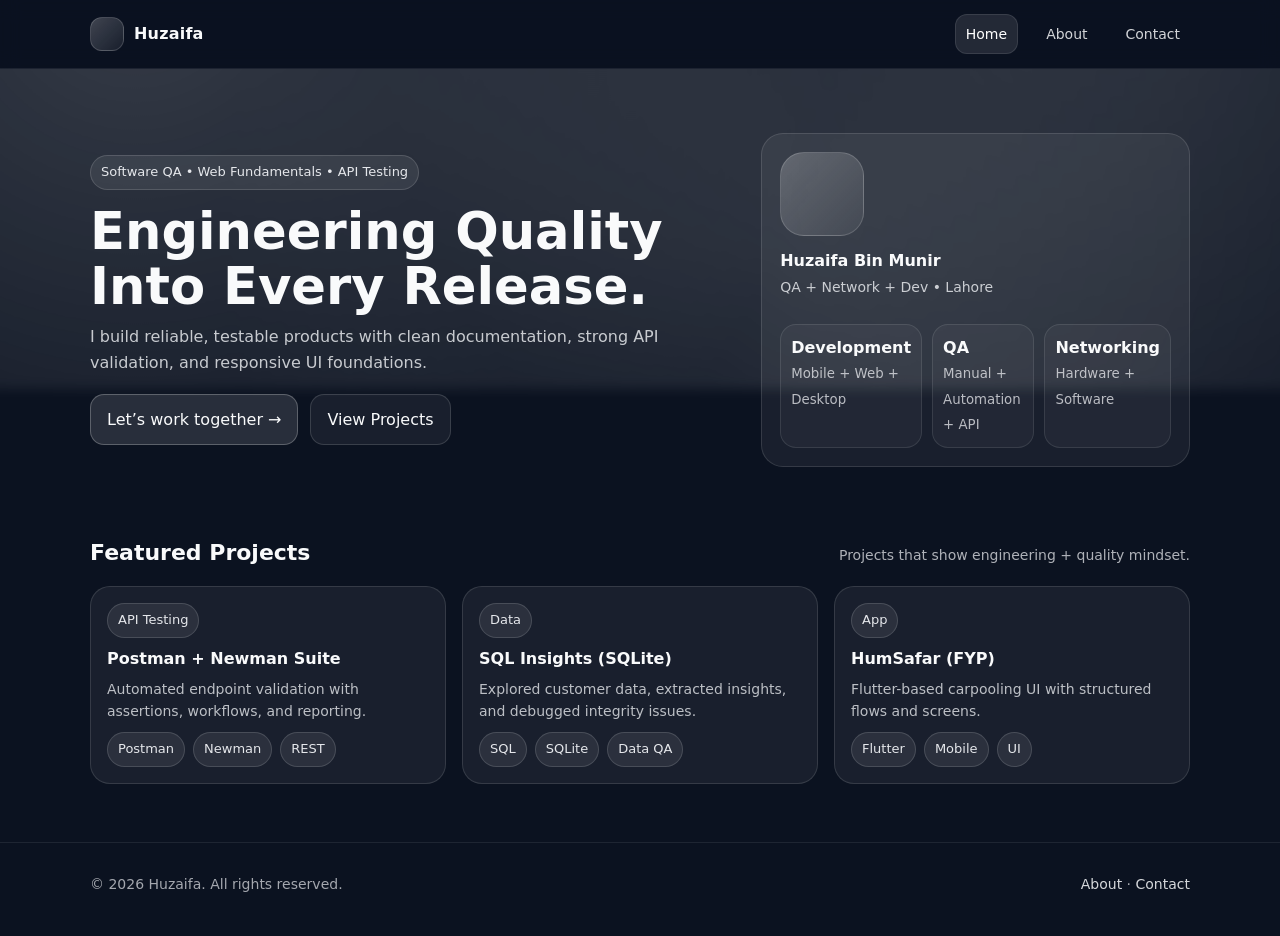
==== portfolio/index.html @ 1365af67 "Initial commit: portfolio website" ====
<!DOCTYPE html>
<html lang="en">
<head>
  <meta charset="UTF-8" />
  <meta name="viewport" content="width=device-width, initial-scale=1.0" />
  <title>Huzaifa | Portfolio</title>
  <link rel="stylesheet" href="css/style.css" />
</head>
<body>

  <header class="site-header">
    <div class="container nav">
      <a class="brand" href="index.html">
        <span class="brand-badge" aria-hidden="true"></span>
        <span>Huzaifa</span>
      </a>

      <button class="menu-btn" data-menu-btn aria-label="Toggle menu">Menu</button>

      <nav class="nav-links" data-nav-links aria-label="Primary">
        <a href="index.html" data-nav-link>Home</a>
        <a href="about.html" data-nav-link>About</a>
        <a href="contact.html" data-nav-link>Contact</a>
      </nav>
    </div>
  </header>

  <main>
    <section class="hero">
      <div class="container hero-grid">

        <div>
          <span class="pill">Software QA • Web Fundamentals • API Testing</span>
          <h1>Engineering Quality Into Every Release.</h1>
          <p>
            I build reliable, testable products with clean documentation, strong API validation,
            and responsive UI foundations.
          </p>

          <div class="hero-actions">
            <a class="btn primary" href="contact.html">Let’s work together →</a>
            <a class="btn" href="#projects">View Projects</a>
          </div>
        </div>

        <aside class="hero-card">
          <div class="profile">
            <div class="avatar" aria-hidden="true"></div>
            <div>
              <strong>Huzaifa Bin Munir</strong><br />
              <span>QA + Network + Dev   • Lahore</span>
            </div>

            <div class="stats">
                <div class="stat"><b>Development</b><small>Mobile + Web + Desktop</small></div>
                <div class="stat"><b>QA</b><small>Manual + Automation + API</small></div>
                <div class="stat"><b>Networking</b><small>Hardware + Software</small></div>
            </div>
          </div>
        </aside>

      </div>
    </section>

    <section class="section" id="projects">
      <div class="container">
        <div class="section-title">
          <h2>Featured Projects</h2>
          <p>Projects that show engineering + quality mindset.</p>
        </div>

        <div class="grid">
          <article class="card">
            <span class="pill">API Testing</span>
            <h3>Postman + Newman Suite</h3>
            <p>Automated endpoint validation with assertions, workflows, and reporting.</p>
            <div class="tags">
              <span class="pill">Postman</span>
              <span class="pill">Newman</span>
              <span class="pill">REST</span>
            </div>
          </article>

          <article class="card">
            <span class="pill">Data</span>
            <h3>SQL Insights (SQLite)</h3>
            <p>Explored customer data, extracted insights, and debugged integrity issues.</p>
            <div class="tags">
              <span class="pill">SQL</span>
              <span class="pill">SQLite</span>
              <span class="pill">Data QA</span>
            </div>
          </article>

          <article class="card">
            <span class="pill">App</span>
            <h3>HumSafar (FYP)</h3>
            <p>Flutter-based carpooling UI with structured flows and screens.</p>
            <div class="tags">
              <span class="pill">Flutter</span>
              <span class="pill">Mobile</span>
              <span class="pill">UI</span>
            </div>
          </article>
        </div>
      </div>
    </section>
  </main>

  <footer class="footer">
    <div class="container footer-row">
      <span>© <span id="year"></span> Huzaifa. All rights reserved.</span>
      <span>
        <a href="about.html">About</a> · <a href="contact.html">Contact</a>
      </span>
    </div>
  </footer>

  <script src="js/main.js"></script>
  <script>
    document.getElementById("year").textContent = new Date().getFullYear();
  </script>

</body>
</html>
---- portfolio/css/style.css ----
/* ---------- Base Reset ---------- */
* { box-sizing: border-box; }
html { scroll-behavior: smooth; }
body {
  margin: 0;
  font-family: ui-sans-serif, system-ui, -apple-system, Segoe UI, Roboto, Arial, "Apple Color Emoji", "Segoe UI Emoji";
  color: #111827;              /* slate-900 */
  background: #0b1220;          /* deep navy */
  line-height: 1.6;
}

a { color: inherit; text-decoration: none; }
img { max-width: 100%; display: block; }

/* ---------- Layout Helpers ---------- */
.container {
  width: min(1100px, 92%);
  margin: 0 auto;
}

.btn {
  display: inline-flex;
  align-items: center;
  gap: 10px;
  padding: 12px 16px;
  border-radius: 14px;
  border: 1px solid rgba(255,255,255,0.14);
  background: rgba(255,255,255,0.06);
  color: #f9fafb;
  transition: transform 0.15s ease, background 0.15s ease, border 0.15s ease;
}
.btn:hover { transform: translateY(-1px); background: rgba(255,255,255,0.10); border-color: rgba(255,255,255,0.22); }
.btn.primary {
  background: rgba(255,255,255,0.12);
  border-color: rgba(255,255,255,0.24);
}

.pill {
  display: inline-block;
  padding: 6px 10px;
  border-radius: 999px;
  background: rgba(255,255,255,0.08);
  border: 1px solid rgba(255,255,255,0.14);
  color: #e5e7eb;
  font-size: 13px;
}

/* ---------- Header / Nav ---------- */
.site-header {
  position: sticky;
  top: 0;
  z-index: 50;
  background: rgba(11, 18, 32, 0.75);
  backdrop-filter: blur(10px);
  border-bottom: 1px solid rgba(255,255,255,0.08);
}

.nav {
  display: flex;
  align-items: center;
  justify-content: space-between;
  padding: 14px 0;
}

.brand {
  display: flex;
  align-items: center;
  gap: 10px;
  color: #f9fafb;
  font-weight: 700;
  letter-spacing: 0.2px;
}
.brand-badge {
  width: 34px; height: 34px;
  border-radius: 12px;
  background: linear-gradient(135deg, rgba(255,255,255,0.22), rgba(255,255,255,0.06));
  border: 1px solid rgba(255,255,255,0.16);
}

.nav-links {
  display: flex;
  gap: 18px;
  align-items: center;
}
.nav-links a {
  color: rgba(249,250,251,0.84);
  font-size: 14px;
  padding: 8px 10px;
  border-radius: 12px;
}
.nav-links a:hover {
  background: rgba(255,255,255,0.06);
  color: #fff;
}
.nav-links a.active {
  background: rgba(255,255,255,0.10);
  color: #fff;
  border: 1px solid rgba(255,255,255,0.10);
}

.menu-btn {
  display: none;
  color: #f9fafb;
  border: 1px solid rgba(255,255,255,0.14);
  background: rgba(255,255,255,0.06);
  padding: 10px 12px;
  border-radius: 12px;
}

/* ---------- Hero ---------- */
.hero {
  position: relative;
  padding: 64px 0 34px;
  overflow: hidden;
}
.hero::before {
  content: "";
  position: absolute;
  inset: -200px -200px auto -200px;
  height: 520px;
  background:
    radial-gradient(circle at 20% 20%, rgba(255,255,255,0.20), transparent 50%),
    radial-gradient(circle at 80% 10%, rgba(255,255,255,0.14), transparent 55%),
    radial-gradient(circle at 60% 70%, rgba(255,255,255,0.10), transparent 55%);
  filter: blur(6px);
  opacity: 0.9;
}

.hero-grid {
  position: relative;
  display: grid;
  grid-template-columns: 1.2fr 0.8fr;
  gap: 28px;
  align-items: center;
}

.hero h1 {
  margin: 14px 0 10px;
  font-size: clamp(34px, 4vw, 52px);
  line-height: 1.08;
  color: #f9fafb;
}
.hero p {
  margin: 0 0 18px;
  color: rgba(229,231,235,0.85);
  font-size: 16px;
  max-width: 60ch;
}

.hero-actions {
  display: flex;
  gap: 12px;
  flex-wrap: wrap;
  margin-top: 18px;
}

.hero-card {
  border-radius: 22px;
  border: 1px solid rgba(255,255,255,0.12);
  background: rgba(255,255,255,0.06);
  padding: 18px;
}
.profile {
  display: grid;
  gap: 12px;
}
.avatar {
  width: 84px; height: 84px;
  border-radius: 24px;
  background: linear-gradient(135deg, rgba(255,255,255,0.22), rgba(255,255,255,0.06));
  border: 1px solid rgba(255,255,255,0.16);
}
.profile strong { color: #f9fafb; }
.profile span { color: rgba(229,231,235,0.85); font-size: 14px; }

.stats {
  display: grid;
  grid-template-columns: repeat(3, 1fr);
  gap: 10px;
  margin-top: 12px;
}
.stat {
  padding: 10px;
  border-radius: 16px;
  border: 1px solid rgba(255,255,255,0.10);
  background: rgba(255,255,255,0.04);
}
.stat b { display: block; color: #f9fafb; font-size: 16px; }
.stat small { color: rgba(229,231,235,0.78); }

/* ---------- Sections ---------- */
.section {
  padding: 34px 0;
}
.section-title {
  display: flex;
  align-items: baseline;
  justify-content: space-between;
  gap: 14px;
  margin-bottom: 16px;
}
.section-title h2 {
  margin: 0;
  color: #f9fafb;
  font-size: 22px;
}
.section-title p {
  margin: 0;
  color: rgba(229,231,235,0.75);
  font-size: 14px;
}

/* ---------- Cards / Grid ---------- */
.grid {
  display: grid;
  grid-template-columns: repeat(3, 1fr);
  gap: 16px;
}
.card {
  border-radius: 20px;
  border: 1px solid rgba(255,255,255,0.12);
  background: rgba(255,255,255,0.06);
  padding: 16px;
  transition: transform 0.15s ease, border 0.15s ease, background 0.15s ease;
}
.card:hover {
  transform: translateY(-2px);
  border-color: rgba(255,255,255,0.20);
  background: rgba(255,255,255,0.08);
}
.card h3 {
  margin: 8px 0 6px;
  color: #f9fafb;
  font-size: 16px;
}
.card p {
  margin: 0 0 10px;
  color: rgba(229,231,235,0.80);
  font-size: 14px;
}
.tags {
  display: flex;
  flex-wrap: wrap;
  gap: 8px;
}

/* ---------- Contact Form ---------- */
.form {
  display: grid;
  gap: 12px;
  max-width: 620px;
}
.input {
  display: grid;
  gap: 6px;
}
label {
  color: rgba(229,231,235,0.85);
  font-size: 14px;
}
input, textarea {
  width: 100%;
  border-radius: 14px;
  border: 1px solid rgba(255,255,255,0.14);
  background: rgba(255,255,255,0.05);
  color: #f9fafb;
  padding: 12px 12px;
  outline: none;
}
input:focus, textarea:focus {
  border-color: rgba(255,255,255,0.26);
  background: rgba(255,255,255,0.07);
}
textarea { min-height: 120px; resize: vertical; }

/* ---------- Footer ---------- */
.footer {
  padding: 30px 0 40px;
  border-top: 1px solid rgba(255,255,255,0.08);
  margin-top: 24px;
  color: rgba(229,231,235,0.70);
  font-size: 14px;
}
.footer-row {
  display: flex;
  align-items: center;
  justify-content: space-between;
  gap: 10px;
  flex-wrap: wrap;
}
.footer a { color: rgba(249,250,251,0.85); }
.footer a:hover { color: #fff; }

/* ---------- Responsive ---------- */
@media (max-width: 900px) {
  .hero-grid { grid-template-columns: 1fr; }
  .grid { grid-template-columns: repeat(2, 1fr); }
}

@media (max-width: 640px) {
  .grid { grid-template-columns: 1fr; }
  .nav-links { display: none; }
  .menu-btn { display: inline-flex; }

  .nav-links.open {
    display: flex;
    position: absolute;
    top: 62px;
    right: 4%;
    left: 4%;
    flex-direction: column;
    background: rgba(11,18,32,0.95);
    border: 1px solid rgba(255,255,255,0.10);
    border-radius: 18px;
    padding: 10px;
  }
}
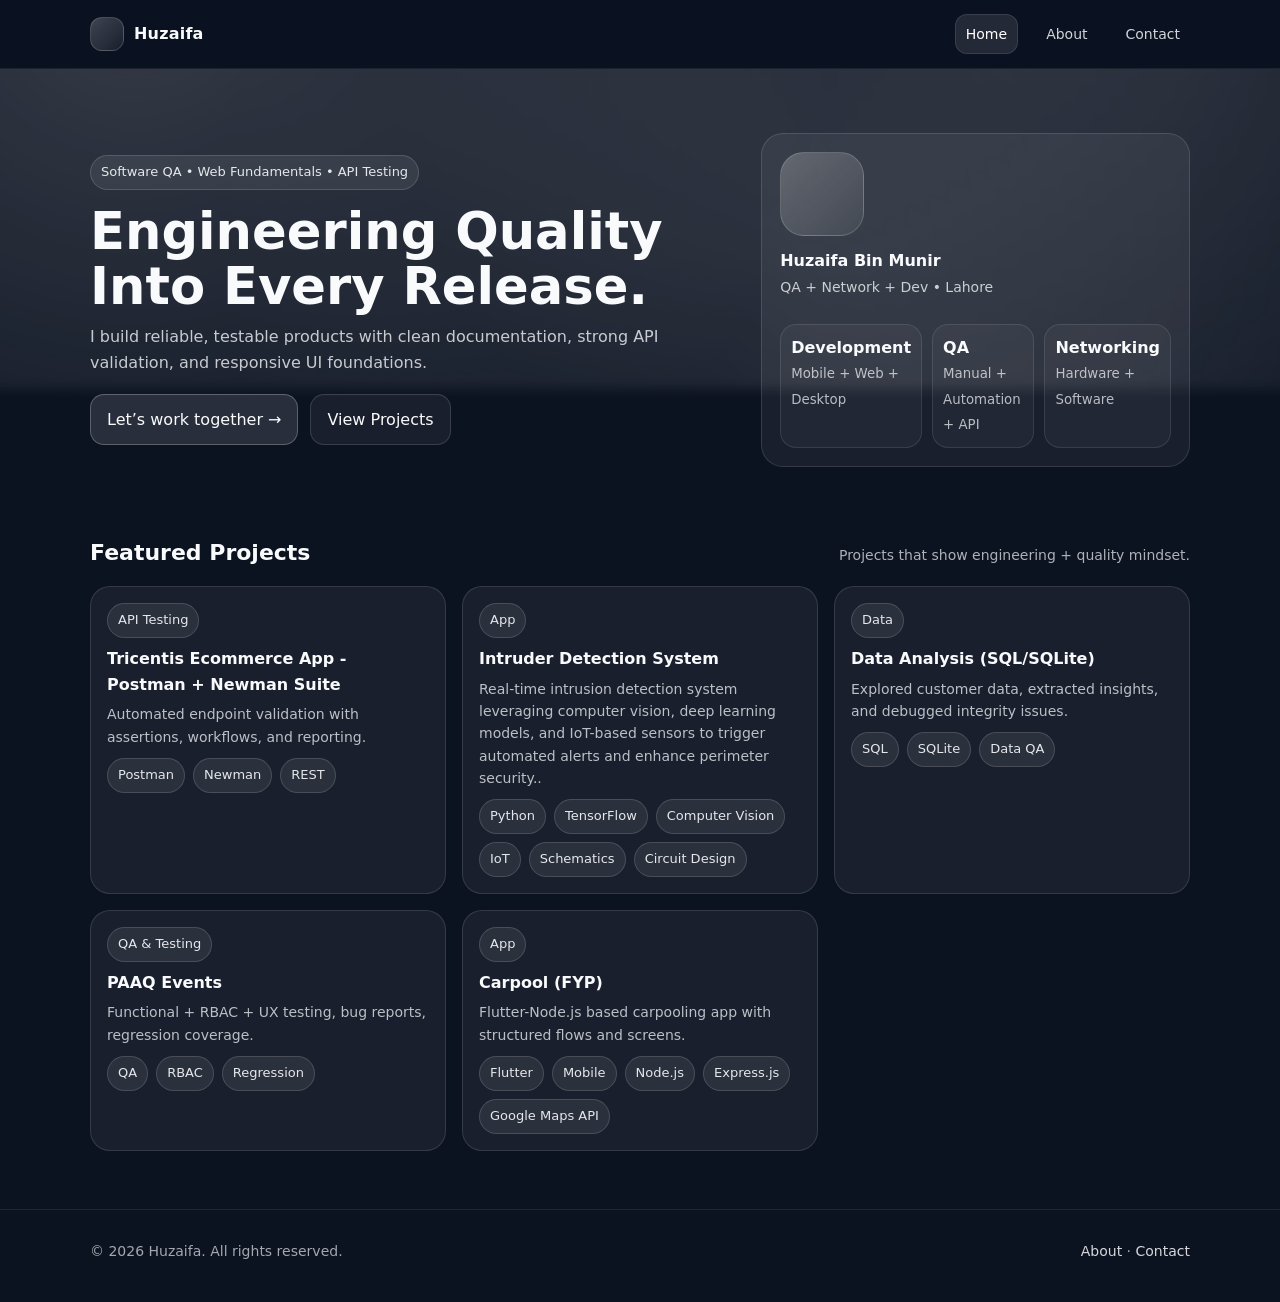
==== commit 2c0cfef0: "Add working Netlify contact form and thank-you page" ====
--- a/portfolio/index.html
+++ b/portfolio/index.html
@@ -69,10 +69,12 @@
           <p>Projects that show engineering + quality mindset.</p>
         </div>
 
+         
         <div class="grid">
-          <article class="card">
+          <!-- Project 1-->
+          <article class="card clickable" data-url="https://github.com/HuzaifaBinMunir/Contour-Software-Software-Development-And-Testing/tree/main/API-Testing-Using-Postman-Newman">
             <span class="pill">API Testing</span>
-            <h3>Postman + Newman Suite</h3>
+            <h3>Tricentis Ecommerce App - Postman + Newman Suite</h3>
             <p>Automated endpoint validation with assertions, workflows, and reporting.</p>
             <div class="tags">
               <span class="pill">Postman</span>
@@ -80,10 +82,26 @@
               <span class="pill">REST</span>
             </div>
           </article>
-
-          <article class="card">
+          
+          <!-- Project 2-->
+          <article class="card clickable" data-url="https://github.com/HuzaifaBinMunir/Intruder-Detection-System">
+            <span class="pill">App</span>
+            <h3>Intruder Detection System</h3>
+            <p>  Real-time intrusion detection system leveraging computer vision, deep learning models, and IoT-based sensors to trigger automated alerts and enhance perimeter security..</p>
+            <div class="tags">
+              <span class="pill">Python</span>
+              <span class="pill">TensorFlow</span>
+              <span class="pill">Computer Vision</span>
+              <span class="pill">IoT</span>
+              <span class="pill">Schematics</span>
+              <span class="pill">Circuit Design</span>
+            </div>
+          </article>
+          
+          <!-- Project 3-->
+          <article class="card clickable" data-url="https://github.com/HuzaifaBinMunir/Contour-Software-Software-Development-And-Testing/tree/main/DataAnalysis">
             <span class="pill">Data</span>
-            <h3>SQL Insights (SQLite)</h3>
+            <h3>Data Analysis (SQL/SQLite)</h3>
             <p>Explored customer data, extracted insights, and debugged integrity issues.</p>
             <div class="tags">
               <span class="pill">SQL</span>
@@ -92,16 +110,37 @@
             </div>
           </article>
 
-          <article class="card">
+          <!-- Project 4-->
+          <article class="card clickable" data-url="https://docs.google.com/document/d/1YZvN0Q_KQ5GZESGIg874DRPc2ohOF2Gofekm-srjk18/edit?usp=sharing">
+            <span class="pill"> QA & Testing</span>
+            <h3>PAAQ Events</h3>
+            <p>Functional + RBAC + UX testing, bug reports, regression coverage.</p>
+            <div class="tags">
+              <span class="pill">QA</span>
+              <span class="pill">RBAC</span>
+              <span class="pill">Regression</span>
+            </div>
+          </article>
+          
+
+          <!-- Project 5-->
+          <article class="card clickable" data-url="https://github.com/HuzaifaBinMunir/CarpoolApp">
             <span class="pill">App</span>
-            <h3>HumSafar (FYP)</h3>
-            <p>Flutter-based carpooling UI with structured flows and screens.</p>
+            <h3>Carpool (FYP)</h3>
+            <p>Flutter-Node.js based carpooling app with structured flows and screens.</p>
             <div class="tags">
               <span class="pill">Flutter</span>
               <span class="pill">Mobile</span>
-              <span class="pill">UI</span>
+              <span class="pill">Node.js</span>
+              <span class="pill">Express.js</span>
+              <span class="pill">Google Maps API</span>
+              
             </div>
           </article>
+
+          <!-- Project 5-->
+
+
         </div>
       </div>
     </section>
--- a/portfolio/css/style.css
+++ b/portfolio/css/style.css
@@ -223,6 +223,15 @@
   padding: 16px;
   transition: transform 0.15s ease, border 0.15s ease, background 0.15s ease;
 }
+/* Card Clickable */
+.card.clickable {
+  cursor: pointer;
+}
+
+.card.clickable:hover {
+  transform: translateY(-3px);
+}
+
 .card:hover {
   transform: translateY(-2px);
   border-color: rgba(255,255,255,0.20);
@@ -315,3 +324,34 @@
     padding: 10px;
   }
 }
+
+/* ---------- Project Links (buttons inside cards) ---------- */
+.card .links,
+.project-links {
+  display: flex;
+  gap: 10px;
+  flex-wrap: wrap;
+  margin-top: 10px;
+}
+
+.card .links a,
+.project-links a {
+  display: inline-flex;
+  align-items: center;
+  gap: 8px;
+  padding: 10px 12px;
+  border-radius: 12px;
+  border: 1px solid rgba(255,255,255,0.14);
+  background: rgba(255,255,255,0.06);
+  color: #f9fafb;
+  font-weight: 600;
+  font-size: 14px;
+  transition: transform 0.15s ease, background 0.15s ease, border 0.15s ease;
+}
+
+.card .links a:hover,
+.project-links a:hover {
+  transform: translateY(-1px);
+  background: rgba(255,255,255,0.10);
+  border-color: rgba(255,255,255,0.22);
+}
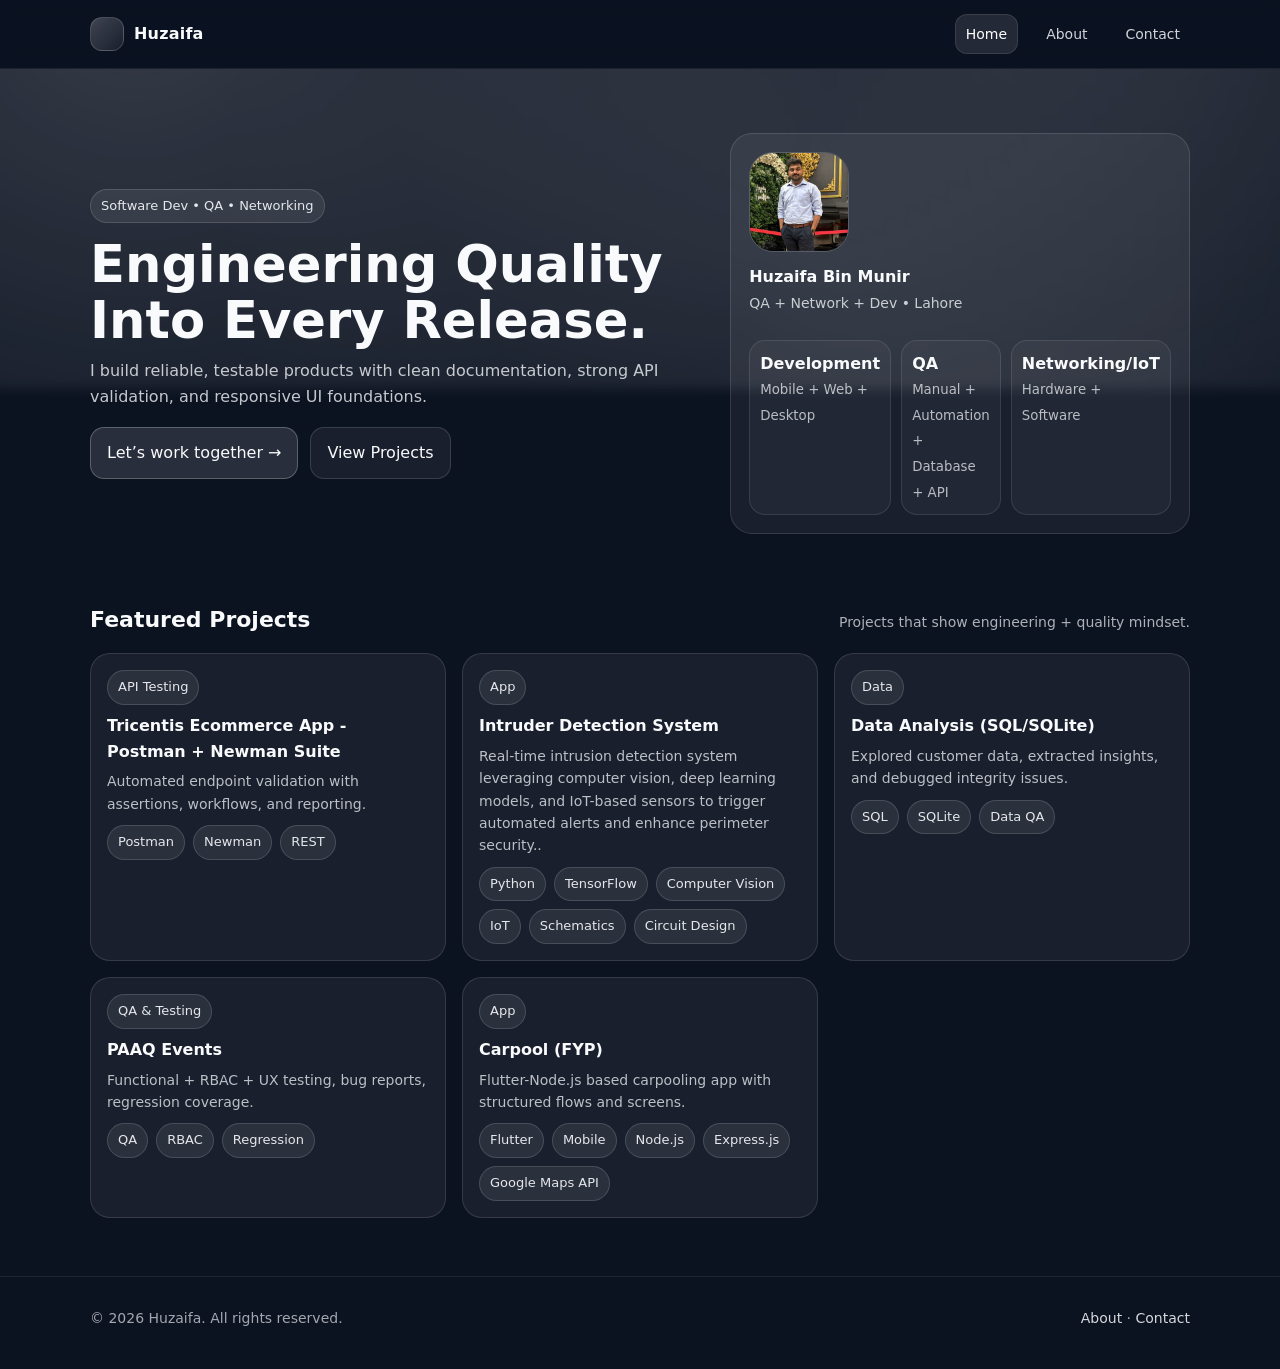
==== commit 39857651: "Fix Netlify Contact Form & Add Profile Picture" ====
--- a/portfolio/index.html
+++ b/portfolio/index.html
@@ -30,7 +30,7 @@
       <div class="container hero-grid">
 
         <div>
-          <span class="pill">Software QA • Web Fundamentals • API Testing</span>
+          <span class="pill">Software Dev • QA • Networking </span>
           <h1>Engineering Quality Into Every Release.</h1>
           <p>
             I build reliable, testable products with clean documentation, strong API validation,
@@ -45,16 +45,18 @@
 
         <aside class="hero-card">
           <div class="profile">
-            <div class="avatar" aria-hidden="true"></div>
+            <div class="avatar" aria-hidden="true">
+              <img src="assets/FormalPic.jpg" alt="Huzaifa Bin Munir">
+            </div>
             <div>
-              <strong>Huzaifa Bin Munir</strong><br />
+              <strong>Huzaifa Bin Munir</strong><br/>
               <span>QA + Network + Dev   • Lahore</span>
             </div>
 
             <div class="stats">
                 <div class="stat"><b>Development</b><small>Mobile + Web + Desktop</small></div>
-                <div class="stat"><b>QA</b><small>Manual + Automation + API</small></div>
-                <div class="stat"><b>Networking</b><small>Hardware + Software</small></div>
+                <div class="stat"><b>QA</b><small>Manual + Automation + Database + API</small></div>
+                <div class="stat"><b>Networking/IoT</b><small>Hardware + Software</small></div>
             </div>
           </div>
         </aside>
--- a/portfolio/css/style.css
+++ b/portfolio/css/style.css
@@ -43,6 +43,32 @@
   border: 1px solid rgba(255,255,255,0.14);
   color: #e5e7eb;
   font-size: 13px;
+}
+
+/* ---------- Direct Links (Contact) ---------- */
+.direct { display: grid; gap: 10px; }
+
+.direct-item{
+  display: flex;
+  gap: 10px;
+  align-items: center;
+  flex-wrap: wrap;     /* prevents overlap on small screens */
+}
+
+.direct-label{
+  color: rgba(229,231,235,0.85);
+}
+
+.pill-link{
+  display: inline-flex;
+  align-items: center;
+  max-width: 100%;
+  word-break: break-word;   /* allows long URLs to wrap */
+}
+
+.pill-link:hover{
+  background: rgba(255,255,255,0.12);
+  border-color: rgba(255,255,255,0.22);
 }
 
 /* ---------- Header / Nav ---------- */
@@ -165,10 +191,17 @@
   gap: 12px;
 }
 .avatar {
-  width: 84px; height: 84px;
+  width: 100px;
+  height: 100px;
   border-radius: 24px;
-  background: linear-gradient(135deg, rgba(255,255,255,0.22), rgba(255,255,255,0.06));
+  overflow: hidden; /* IMPORTANT: keeps image inside rounded shape */
   border: 1px solid rgba(255,255,255,0.16);
+}
+
+.avatar img {
+  width: 100%;
+  height: 100%;
+  object-fit: cover; /* prevents stretching */
 }
 .profile strong { color: #f9fafb; }
 .profile span { color: rgba(229,231,235,0.85); font-size: 14px; }
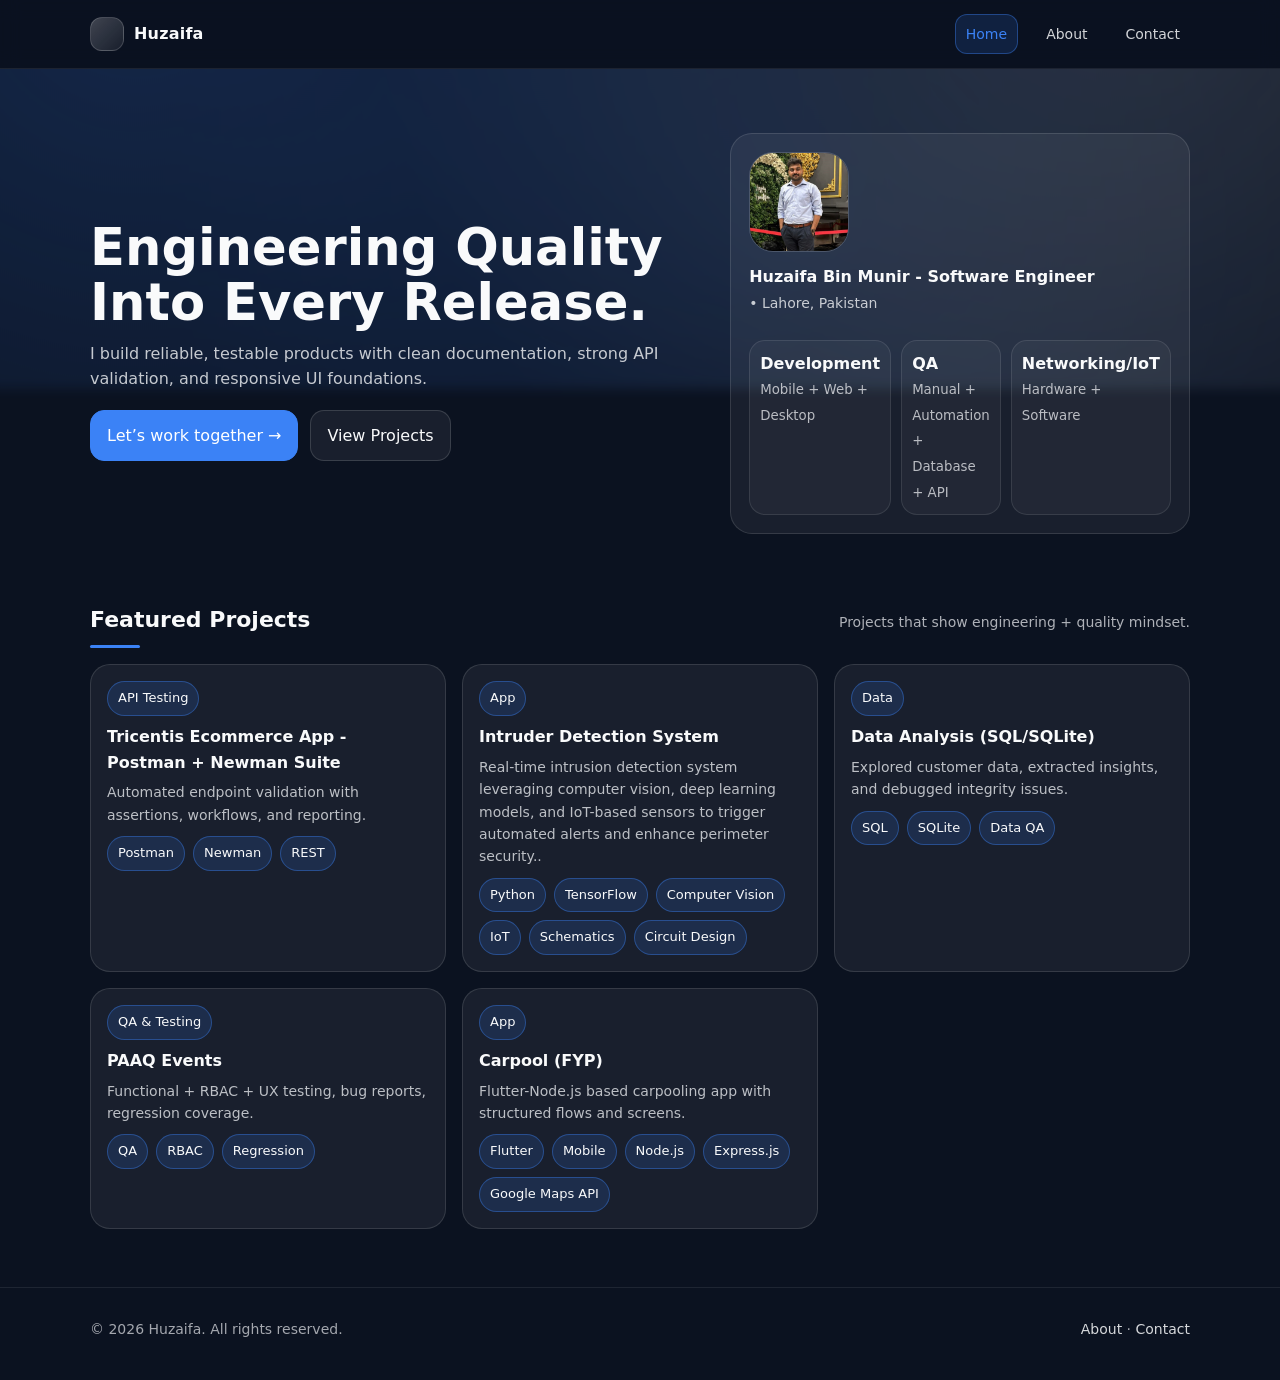
==== commit 0bbe834a: "UI: remove hero label, add typewriter headline" ====
--- a/portfolio/index.html
+++ b/portfolio/index.html
@@ -30,8 +30,7 @@
       <div class="container hero-grid">
 
         <div>
-          <span class="pill">Software Dev • QA • Networking </span>
-          <h1>Engineering Quality Into Every Release.</h1>
+          <h1 data-typewriter>Engineering Quality Into Every Release.</h1>
           <p>
             I build reliable, testable products with clean documentation, strong API validation,
             and responsive UI foundations.
@@ -49,8 +48,8 @@
               <img src="assets/FormalPic.jpg" alt="Huzaifa Bin Munir">
             </div>
             <div>
-              <strong>Huzaifa Bin Munir</strong><br/>
-              <span>QA + Network + Dev   • Lahore</span>
+              <strong>Huzaifa Bin Munir - Software Engineer</strong><br/>
+              <span> • Lahore, Pakistan</span>
             </div>
 
             <div class="stats">
@@ -73,6 +72,7 @@
 
          
         <div class="grid">
+
           <!-- Project 1-->
           <article class="card clickable" data-url="https://github.com/HuzaifaBinMunir/Contour-Software-Software-Development-And-Testing/tree/main/API-Testing-Using-Postman-Newman">
             <span class="pill">API Testing</span>
--- a/portfolio/css/style.css
+++ b/portfolio/css/style.css
@@ -1,11 +1,35 @@
+/* ===============================
+   BRAND COLOR SYSTEM — BLUE TECH
+================================= */
+
+:root {
+  /* Backgrounds */
+  --bg-primary: #0B1220;      /* Deep navy */
+  --bg-secondary: #111827;    /* Card background */
+  --bg-elevated: #1F2937;     /* Slight elevation */
+
+  /* Accent */
+  --accent-primary: #3B82F6;  /* Main blue */
+  --accent-hover: #2563EB;    /* Darker hover */
+  --accent-soft: rgba(59,130,246,0.15);
+
+  /* Text */
+  --text-primary: #F9FAFB;
+  --text-secondary: #D1D5DB;
+  --text-muted: #9CA3AF;
+
+  /* Borders */
+  --border-soft: rgba(255,255,255,0.08);
+  --border-accent: rgba(59,130,246,0.4);
+}
 /* ---------- Base Reset ---------- */
 * { box-sizing: border-box; }
 html { scroll-behavior: smooth; }
 body {
   margin: 0;
-  font-family: ui-sans-serif, system-ui, -apple-system, Segoe UI, Roboto, Arial, "Apple Color Emoji", "Segoe UI Emoji";
-  color: #111827;              /* slate-900 */
-  background: #0b1220;          /* deep navy */
+  font-family: ui-sans-serif, system-ui, -apple-system;
+  background: var(--bg-primary);
+  color: var(--text-primary);
   line-height: 1.6;
 }
 
@@ -31,18 +55,27 @@
 }
 .btn:hover { transform: translateY(-1px); background: rgba(255,255,255,0.10); border-color: rgba(255,255,255,0.22); }
 .btn.primary {
-  background: rgba(255,255,255,0.12);
-  border-color: rgba(255,255,255,0.24);
+  background: var(--accent-primary);
+  border: 1px solid var(--accent-primary);
+  color: #fff;
+}
+
+.btn.primary:hover {
+  background: var(--accent-hover);
+  border-color: var(--accent-hover);
 }
 
 .pill {
   display: inline-block;
   padding: 6px 10px;
   border-radius: 999px;
-  background: rgba(255,255,255,0.08);
-  border: 1px solid rgba(255,255,255,0.14);
-  color: #e5e7eb;
+
+  background: var(--accent-soft);
+  border: 1px solid var(--border-accent);
+  color: var(--text-primary);
+
   font-size: 13px;
+  font-weight: 500;
 }
 
 /* ---------- Direct Links (Contact) ---------- */
@@ -119,9 +152,9 @@
   color: #fff;
 }
 .nav-links a.active {
-  background: rgba(255,255,255,0.10);
-  color: #fff;
-  border: 1px solid rgba(255,255,255,0.10);
+  background: var(--accent-soft);
+  color: var(--accent-primary);
+  border: 1px solid var(--border-accent);
 }
 
 .menu-btn {
@@ -139,15 +172,16 @@
   padding: 64px 0 34px;
   overflow: hidden;
 }
+
 .hero::before {
   content: "";
   position: absolute;
   inset: -200px -200px auto -200px;
   height: 520px;
   background:
-    radial-gradient(circle at 20% 20%, rgba(255,255,255,0.20), transparent 50%),
+    radial-gradient(circle at 20% 20%, rgba(59,130,246,0.22), transparent 55%),
     radial-gradient(circle at 80% 10%, rgba(255,255,255,0.14), transparent 55%),
-    radial-gradient(circle at 60% 70%, rgba(255,255,255,0.10), transparent 55%);
+    radial-gradient(circle at 60% 70%, rgba(59,130,246,0.12), transparent 60%);
   filter: blur(6px);
   opacity: 0.9;
 }
@@ -186,6 +220,7 @@
   background: rgba(255,255,255,0.06);
   padding: 18px;
 }
+
 .profile {
   display: grid;
   gap: 12px;
@@ -221,6 +256,28 @@
 .stat b { display: block; color: #f9fafb; font-size: 16px; }
 .stat small { color: rgba(229,231,235,0.78); }
 
+/* ---------- Typewriter Effect ---------- */
+.typewriter{
+  position: relative;
+}
+
+.typewriter::after{
+  content: "";
+  display: inline-block;
+  width: 10px;
+  height: 1.05em;
+  margin-left: 6px;
+  background: var(--accent-primary);
+  vertical-align: -2px;
+  animation: blink 0.9s infinite;
+  border-radius: 2px;
+}
+
+@keyframes blink{
+  0%, 49% { opacity: 1; }
+  50%, 100% { opacity: 0; }
+}
+
 /* ---------- Sections ---------- */
 .section {
   padding: 34px 0;
@@ -237,12 +294,22 @@
   color: #f9fafb;
   font-size: 22px;
 }
+.section-title h2::after {
+  content: "";
+  display: block;
+  width: 50px;
+  height: 3px;
+  margin-top: 8px;
+  background: var(--accent-primary);
+  border-radius: 4px;
+}
 .section-title p {
   margin: 0;
   color: rgba(229,231,235,0.75);
   font-size: 14px;
 }
 
+
 /* ---------- Cards / Grid ---------- */
 .grid {
   display: grid;
@@ -266,9 +333,9 @@
 }
 
 .card:hover {
-  transform: translateY(-2px);
-  border-color: rgba(255,255,255,0.20);
-  background: rgba(255,255,255,0.08);
+  transform: translateY(-3px);
+  border-color: var(--border-accent);
+  box-shadow: 0 8px 25px rgba(59,130,246,0.15);
 }
 .card h3 {
   margin: 8px 0 6px;
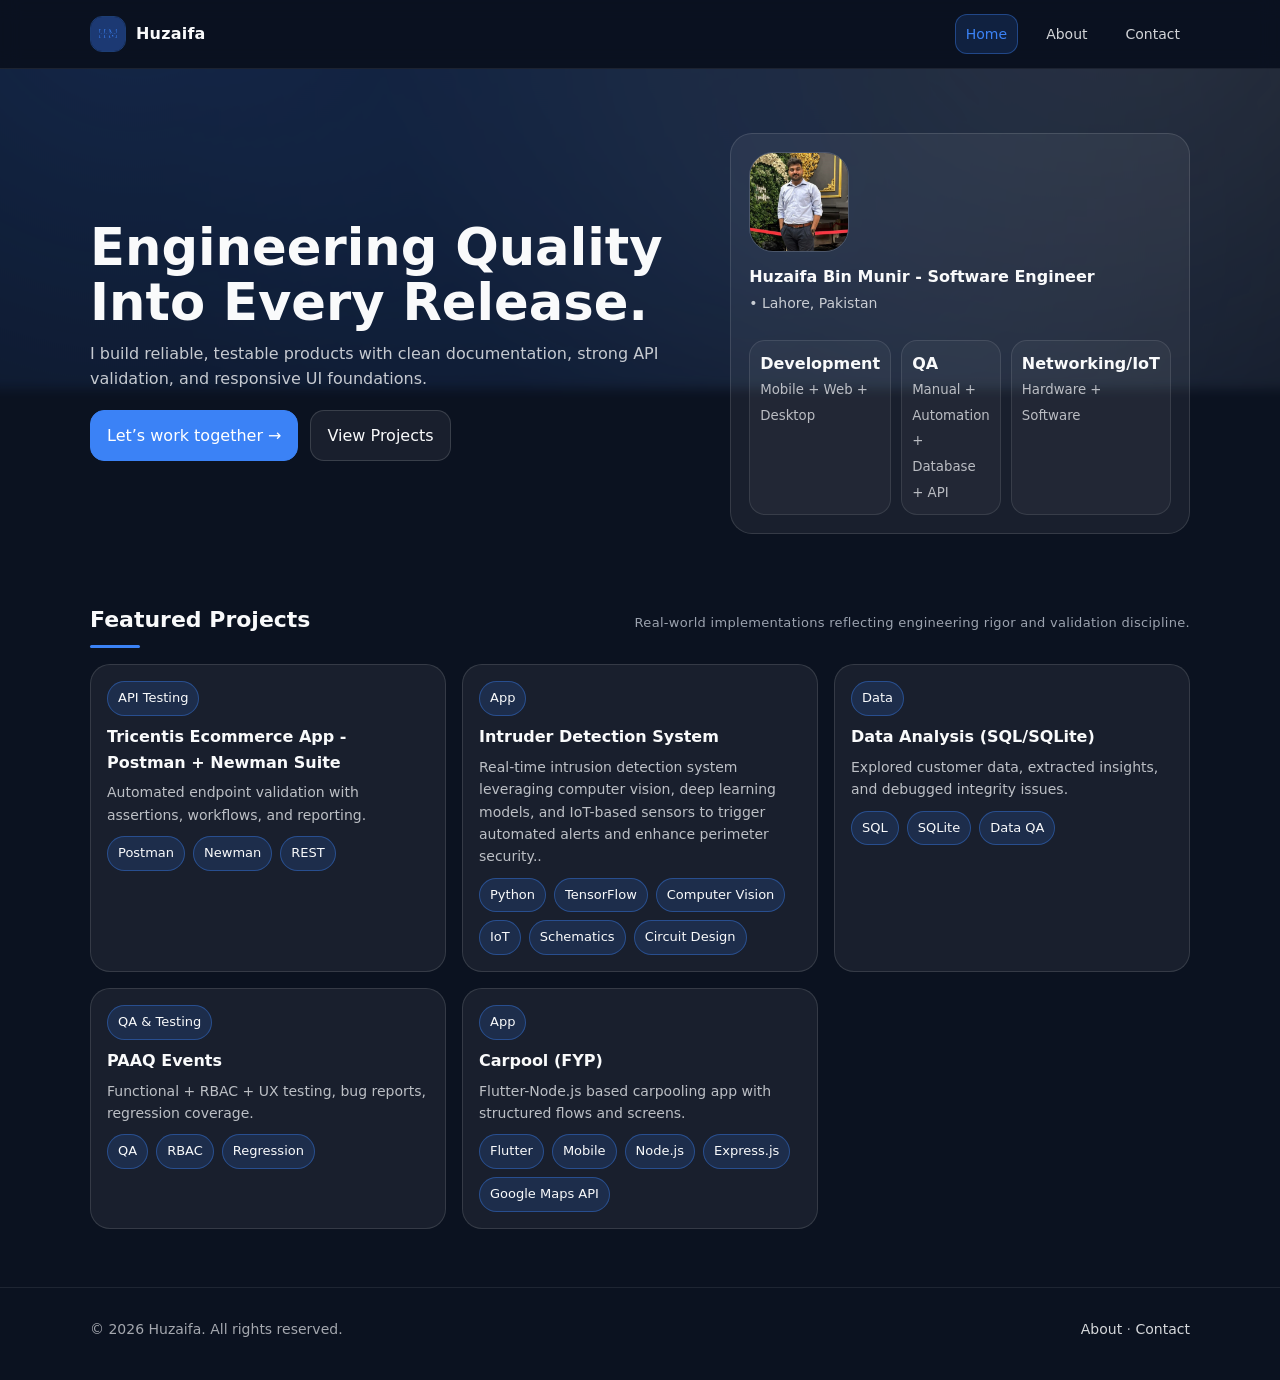
==== commit 1a8fe222: "UI Changes, Logo Added" ====
--- a/portfolio/index.html
+++ b/portfolio/index.html
@@ -1,17 +1,22 @@
 <!DOCTYPE html>
 <html lang="en">
+
 <head>
   <meta charset="UTF-8" />
   <meta name="viewport" content="width=device-width, initial-scale=1.0" />
   <title>Huzaifa | Portfolio</title>
   <link rel="stylesheet" href="css/style.css" />
 </head>
+
 <body>
 
   <header class="site-header">
     <div class="container nav">
+      <!-- Left Brand -->
       <a class="brand" href="index.html">
-        <span class="brand-badge" aria-hidden="true"></span>
+        <div class="brand-badge">
+          <img src="assets/HuzLogo1.png" alt="Huzaifa Munir Logo" />
+        </div>
         <span>Huzaifa</span>
       </a>
 
@@ -48,14 +53,14 @@
               <img src="assets/FormalPic.jpg" alt="Huzaifa Bin Munir">
             </div>
             <div>
-              <strong>Huzaifa Bin Munir - Software Engineer</strong><br/>
+              <strong>Huzaifa Bin Munir - Software Engineer</strong><br />
               <span> • Lahore, Pakistan</span>
             </div>
 
             <div class="stats">
-                <div class="stat"><b>Development</b><small>Mobile + Web + Desktop</small></div>
-                <div class="stat"><b>QA</b><small>Manual + Automation + Database + API</small></div>
-                <div class="stat"><b>Networking/IoT</b><small>Hardware + Software</small></div>
+              <div class="stat"><b>Development</b><small>Mobile + Web + Desktop</small></div>
+              <div class="stat"><b>QA</b><small>Manual + Automation + Database + API</small></div>
+              <div class="stat"><b>Networking/IoT</b><small>Hardware + Software</small></div>
             </div>
           </div>
         </aside>
@@ -67,14 +72,15 @@
       <div class="container">
         <div class="section-title">
           <h2>Featured Projects</h2>
-          <p>Projects that show engineering + quality mindset.</p>
+          <p>Real-world implementations reflecting engineering rigor and validation discipline.</p>
         </div>
 
-         
+
         <div class="grid">
 
           <!-- Project 1-->
-          <article class="card clickable" data-url="https://github.com/HuzaifaBinMunir/Contour-Software-Software-Development-And-Testing/tree/main/API-Testing-Using-Postman-Newman">
+          <article class="card clickable"
+            data-url="https://github.com/HuzaifaBinMunir/Contour-Software-Software-Development-And-Testing/tree/main/API-Testing-Using-Postman-Newman">
             <span class="pill">API Testing</span>
             <h3>Tricentis Ecommerce App - Postman + Newman Suite</h3>
             <p>Automated endpoint validation with assertions, workflows, and reporting.</p>
@@ -84,12 +90,13 @@
               <span class="pill">REST</span>
             </div>
           </article>
-          
+
           <!-- Project 2-->
           <article class="card clickable" data-url="https://github.com/HuzaifaBinMunir/Intruder-Detection-System">
             <span class="pill">App</span>
             <h3>Intruder Detection System</h3>
-            <p>  Real-time intrusion detection system leveraging computer vision, deep learning models, and IoT-based sensors to trigger automated alerts and enhance perimeter security..</p>
+            <p> Real-time intrusion detection system leveraging computer vision, deep learning models, and IoT-based
+              sensors to trigger automated alerts and enhance perimeter security..</p>
             <div class="tags">
               <span class="pill">Python</span>
               <span class="pill">TensorFlow</span>
@@ -99,9 +106,10 @@
               <span class="pill">Circuit Design</span>
             </div>
           </article>
-          
+
           <!-- Project 3-->
-          <article class="card clickable" data-url="https://github.com/HuzaifaBinMunir/Contour-Software-Software-Development-And-Testing/tree/main/DataAnalysis">
+          <article class="card clickable"
+            data-url="https://github.com/HuzaifaBinMunir/Contour-Software-Software-Development-And-Testing/tree/main/DataAnalysis">
             <span class="pill">Data</span>
             <h3>Data Analysis (SQL/SQLite)</h3>
             <p>Explored customer data, extracted insights, and debugged integrity issues.</p>
@@ -113,7 +121,8 @@
           </article>
 
           <!-- Project 4-->
-          <article class="card clickable" data-url="https://docs.google.com/document/d/1YZvN0Q_KQ5GZESGIg874DRPc2ohOF2Gofekm-srjk18/edit?usp=sharing">
+          <article class="card clickable"
+            data-url="https://docs.google.com/document/d/1YZvN0Q_KQ5GZESGIg874DRPc2ohOF2Gofekm-srjk18/edit?usp=sharing">
             <span class="pill"> QA & Testing</span>
             <h3>PAAQ Events</h3>
             <p>Functional + RBAC + UX testing, bug reports, regression coverage.</p>
@@ -123,7 +132,7 @@
               <span class="pill">Regression</span>
             </div>
           </article>
-          
+
 
           <!-- Project 5-->
           <article class="card clickable" data-url="https://github.com/HuzaifaBinMunir/CarpoolApp">
@@ -136,7 +145,7 @@
               <span class="pill">Node.js</span>
               <span class="pill">Express.js</span>
               <span class="pill">Google Maps API</span>
-              
+
             </div>
           </article>
 
@@ -163,4 +172,5 @@
   </script>
 
 </body>
-</html>
+
+</html>
--- a/portfolio/css/style.css
+++ b/portfolio/css/style.css
@@ -121,6 +121,7 @@
   padding: 14px 0;
 }
 
+
 .brand {
   display: flex;
   align-items: center;
@@ -130,12 +131,26 @@
   letter-spacing: 0.2px;
 }
 .brand-badge {
-  width: 34px; height: 34px;
+  width: 36px;
+  height: 36px;
   border-radius: 12px;
-  background: linear-gradient(135deg, rgba(255,255,255,0.22), rgba(255,255,255,0.06));
-  border: 1px solid rgba(255,255,255,0.16);
-}
-
+  overflow: hidden;
+
+  /* Home button style border */
+  border: 1px solid var(--border-accent);
+
+  /* No background color */
+  background: transparent;
+
+  display: flex;
+  align-items: center;
+  justify-content: center;
+}
+.brand-badge img {
+  width: 100%;
+  height: 100%;
+  object-fit: cover;
+}
 .nav-links {
   display: flex;
   gap: 18px;
@@ -305,8 +320,9 @@
 }
 .section-title p {
   margin: 0;
-  color: rgba(229,231,235,0.75);
-  font-size: 14px;
+  color: var(--text-muted);
+  font-size: 13px;
+  letter-spacing: 0.3px;
 }
 
 
